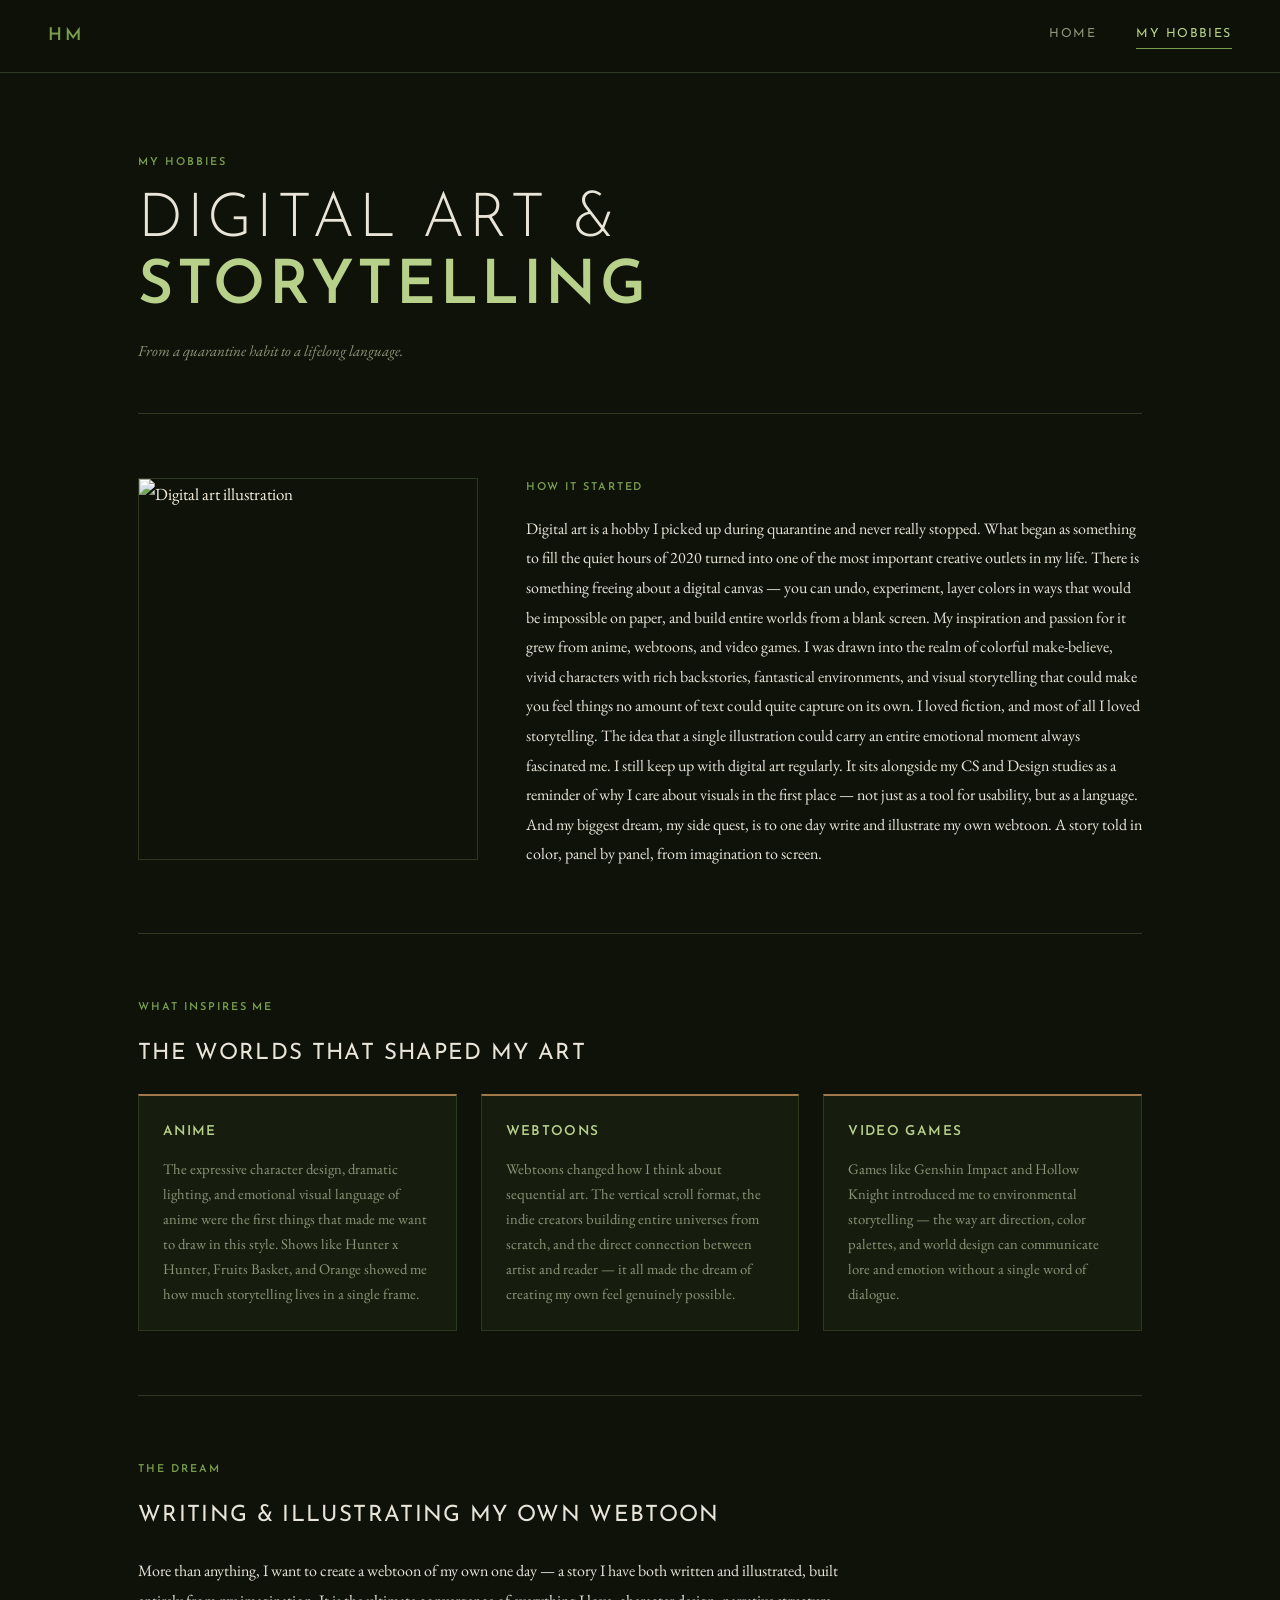
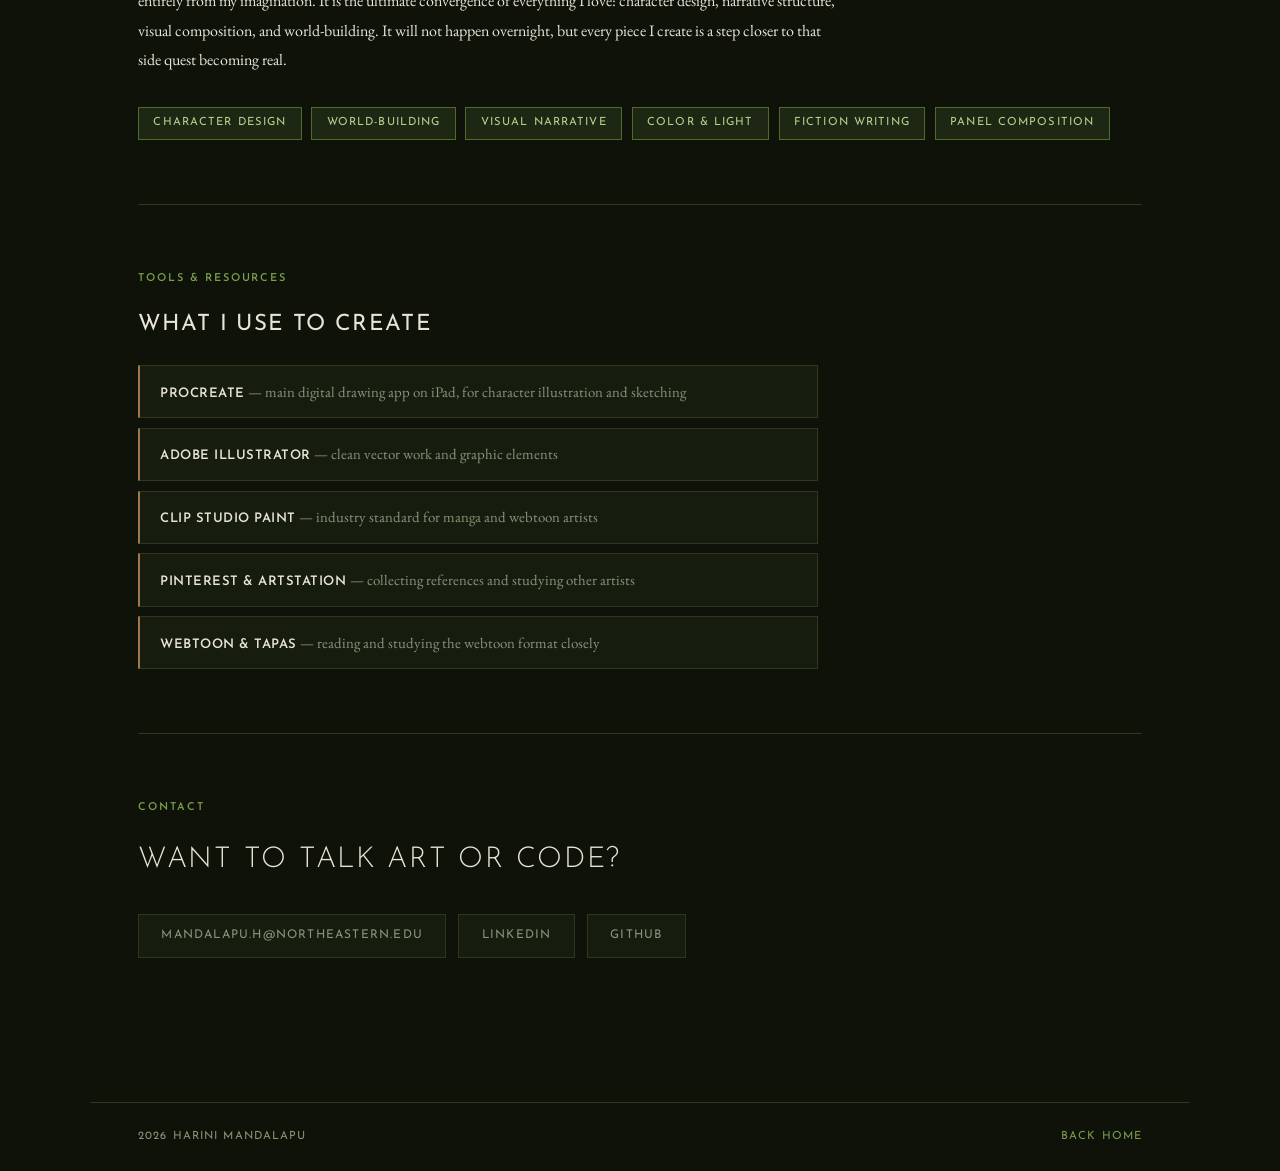
==== hobbies.html @ b265f2a3 "Add files via upload" ====
<!DOCTYPE html>
<html lang="en">
<head>
  <meta charset="UTF-8">
  <meta name="viewport" content="width=device-width, initial-scale=1.0">
  <title>My Hobbies — Harini Mandalapu</title>
  <link rel="preconnect" href="https://fonts.googleapis.com">
  <link href="https://fonts.googleapis.com/css2?family=Josefin+Sans:wght@300;400;600&family=EB+Garamond:ital,wght@0,400;0,500;1,400&display=swap" rel="stylesheet">
  <link rel="stylesheet" href="style.css">
</head>
<body>

  <nav class="nav">
    <span class="nav-logo">HM</span>
    <div class="nav-links">
      <a href="index.html" class="nav-link">Home</a>
      <a href="hobbies.html" class="nav-link active">My Hobbies</a>
    </div>
  </nav>

  <header class="page-hero">
    <div class="section-eyebrow">My Hobbies</div>
    <h1 class="page-title">Digital Art &amp;<br><em>Storytelling</em></h1>
    <p class="page-subtitle">From a quarantine habit to a lifelong language.</p>
  </header>

  <main class="main">

    <section class="hobby-intro">
      <div class="hobby-img-wrap">
        <img src="https://images.unsplash.com/photo-1611532736597-de2d4265fba3?w=700&q=80" alt="Digital art illustration" class="hobby-img">
      </div>
      <div class="hobby-text">
        <div class="section-eyebrow">How It Started</div>
        <p>Digital art is a hobby I picked up during quarantine and never really stopped. What began as something to fill the quiet hours of 2020 turned into one of the most important creative outlets in my life. There is something freeing about a digital canvas — you can undo, experiment, layer colors in ways that would be impossible on paper, and build entire worlds from a blank screen. My inspiration and passion for it grew from anime, webtoons, and video games. I was drawn into the realm of colorful make-believe, vivid characters with rich backstories, fantastical environments, and visual storytelling that could make you feel things no amount of text could quite capture on its own. I loved fiction, and most of all I loved storytelling. The idea that a single illustration could carry an entire emotional moment always fascinated me. I still keep up with digital art regularly. It sits alongside my CS and Design studies as a reminder of why I care about visuals in the first place — not just as a tool for usability, but as a language. And my biggest dream, my side quest, is to one day write and illustrate my own webtoon. A story told in color, panel by panel, from imagination to screen.</p>
      </div>
    </section>

    <section class="inspirations">
      <div class="section-eyebrow">What Inspires Me</div>
      <h2 class="section-h2">The worlds that shaped my art</h2>
      <div class="inspo-grid">
        <div class="inspo-card">
          <h3 class="inspo-title">Anime</h3>
          <p class="inspo-desc">The expressive character design, dramatic lighting, and emotional visual language of anime were the first things that made me want to draw in this style. Shows like Hunter x Hunter, Fruits Basket, and Orange showed me how much storytelling lives in a single frame.</p>
        </div>
        <div class="inspo-card">
          <h3 class="inspo-title">Webtoons</h3>
          <p class="inspo-desc">Webtoons changed how I think about sequential art. The vertical scroll format, the indie creators building entire universes from scratch, and the direct connection between artist and reader — it all made the dream of creating my own feel genuinely possible.</p>
        </div>
        <div class="inspo-card">
          <h3 class="inspo-title">Video Games</h3>
          <p class="inspo-desc">Games like Genshin Impact and Hollow Knight introduced me to environmental storytelling — the way art direction, color palettes, and world design can communicate lore and emotion without a single word of dialogue.</p>
        </div>
      </div>
    </section>

    <section class="dream-section">
      <div class="section-eyebrow">The Dream</div>
      <h2 class="section-h2">Writing &amp; illustrating my own webtoon</h2>
      <p class="dream-text">More than anything, I want to create a webtoon of my own one day — a story I have both written and illustrated, built entirely from my imagination. It is the ultimate convergence of everything I love: character design, narrative structure, visual composition, and world-building. It will not happen overnight, but every piece I create is a step closer to that side quest becoming real.</p>
      <div class="dream-tags">
        <span class="tag">Character design</span>
        <span class="tag">World-building</span>
        <span class="tag">Visual narrative</span>
        <span class="tag">Color &amp; light</span>
        <span class="tag">Fiction writing</span>
        <span class="tag">Panel composition</span>
      </div>
    </section>

    <section class="tools-section">
      <div class="section-eyebrow">Tools &amp; Resources</div>
      <h2 class="section-h2">What I use to create</h2>
      <ul class="tools-list">
        <li><strong>Procreate</strong> — main digital drawing app on iPad, for character illustration and sketching</li>
        <li><strong>Adobe Illustrator</strong> — clean vector work and graphic elements</li>
        <li><strong>Clip Studio Paint</strong> — industry standard for manga and webtoon artists</li>
        <li><strong>Pinterest &amp; ArtStation</strong> — collecting references and studying other artists</li>
        <li><strong>Webtoon &amp; Tapas</strong> — reading and studying the webtoon format closely</li>
      </ul>
    </section>

    <section class="contact" id="contact">
      <div class="section-eyebrow">Contact</div>
      <h2 class="contact-title">Want to talk art or code?</h2>
      <div class="contact-row">
        <a href="mailto:mandalapu.h@northeastern.edu" class="contact-pill">mandalapu.h@northeastern.edu</a>
        <a href="https://linkedin.com" target="_blank" class="contact-pill">LinkedIn</a>
        <a href="https://github.com" target="_blank" class="contact-pill">GitHub</a>
      </div>
    </section>

  </main>

  <footer class="footer">
    <span>2026 Harini Mandalapu</span>
    <a href="index.html">Back Home</a>
  </footer>

</body>
</html>
---- style.css ----
/* =============================================
   CSS CUSTOMIZATIONS (for grader):
   1. Custom fonts — Josefin Sans (Futura-style geometric) + EB Garamond (elegant serif body)
   2. Color scheme — dark background with nature greens and earthy browns
   3. Custom margins, padding, layout — CSS Grid, custom spacing, max-width centering
   ============================================= */

:root {
  --bg:          #0e1208;
  --surface:     #161c0e;
  --surface-2:   #1e2614;
  --border:      #2c3820;
  --text:        #e8e4d8;
  --text-muted:  #8a9478;
  --accent:      #7a9e4e;
  --accent-dark: #4f6b2a;
  --accent-warm: #a0784a;
  --accent-light:#b8d18a;

  --font-display: 'Josefin Sans', 'Futura', 'Century Gothic', sans-serif;
  --font-body:    'EB Garamond', Georgia, serif;
}

*, *::before, *::after { box-sizing: border-box; margin: 0; padding: 0; }
html { scroll-behavior: smooth; }

body {
  font-family: var(--font-body);
  background-color: var(--bg);
  color: var(--text);
  font-size: 17px;
  line-height: 1.8;
  font-weight: 400;
  overflow-x: hidden;
}

img { display: block; max-width: 100%; }
a   { color: inherit; }

/* --- Navigation --- */
.nav {
  display: flex;
  justify-content: space-between;
  align-items: center;
  padding: 1.25rem 3rem;
  border-bottom: 1px solid var(--border);
  background: rgba(14, 18, 8, 0.92);
  backdrop-filter: blur(10px);
  position: sticky;
  top: 0;
  z-index: 100;
}

.nav-logo {
  font-family: var(--font-display);
  font-size: 1.1rem;
  font-weight: 600;
  letter-spacing: 0.18em;
  color: var(--accent);
  text-transform: uppercase;
}

.nav-links { display: flex; gap: 2.5rem; }

.nav-link {
  font-family: var(--font-display);
  font-size: 0.78rem;
  font-weight: 400;
  text-decoration: none;
  color: var(--text-muted);
  letter-spacing: 0.12em;
  text-transform: uppercase;
  padding-bottom: 3px;
  border-bottom: 1px solid transparent;
  transition: color 0.2s, border-color 0.2s;
}
.nav-link:hover,
.nav-link.active {
  color: var(--accent-light);
  border-bottom-color: var(--accent);
}

/* --- Hero (homepage) --- */
.hero {
  display: flex;
  align-items: center;
  justify-content: space-between;
  gap: 3rem;
  padding: 6rem 3rem 5rem;
  max-width: 1100px;
  margin: 0 auto;
}

.hero-tag {
  font-family: var(--font-display);
  font-size: 0.72rem;
  font-weight: 400;
  letter-spacing: 0.18em;
  text-transform: uppercase;
  color: var(--accent);
  margin-bottom: 1.5rem;
}

.hero-title {
  font-family: var(--font-display);
  font-size: clamp(2.8rem, 6vw, 4.8rem);
  font-weight: 300;
  letter-spacing: 0.06em;
  line-height: 1.05;
  color: var(--text);
  text-transform: uppercase;
}
.hero-title em {
  font-style: normal;
  font-weight: 600;
  color: var(--accent-light);
}

.hero-img-wrap {
  flex-shrink: 0;
  width: 280px;
  height: 280px;
  border: 1px solid var(--border);
  border-radius: 4px;
  overflow: hidden;
}
.hero-img {
  width: 100%;
  height: 100%;
  object-fit: cover;
  filter: sepia(20%) saturate(0.85);
}

/* --- Main wrapper --- */
.main {
  max-width: 1100px;
  margin: 0 auto;
  padding: 0 3rem 5rem;
}

/* --- Section eyebrow --- */
.section-eyebrow {
  font-family: var(--font-display);
  font-size: 0.68rem;
  font-weight: 600;
  letter-spacing: 0.18em;
  text-transform: uppercase;
  color: var(--accent);
  margin-bottom: 1rem;
}

/* --- About section --- */
.about {
  padding: 4.5rem 0;
  border-top: 1px solid var(--border);
}

.about-grid {
  display: grid;
  grid-template-columns: 1fr 240px;
  gap: 3.5rem;
  align-items: start;
}

.about-text p {
  font-size: 1rem;
  color: var(--text);
  line-height: 1.85;
}

/* --- Info cards --- */
.about-aside { display: flex; flex-direction: column; gap: 1rem; }

.info-card {
  background: var(--surface);
  border: 1px solid var(--border);
  border-left: 2px solid var(--accent);
  padding: 0.9rem 1.1rem;
}

.info-label {
  font-family: var(--font-display);
  font-size: 0.65rem;
  font-weight: 600;
  letter-spacing: 0.14em;
  text-transform: uppercase;
  color: var(--text-muted);
  margin-bottom: 0.25rem;
}
.info-value {
  font-size: 0.9rem;
  color: var(--text);
}

/* --- Page hero (hobbies) --- */
.page-hero {
  padding: 5rem 3rem 3rem;
  max-width: 1100px;
  margin: 0 auto;
}
.page-title {
  font-family: var(--font-display);
  font-size: clamp(2.2rem, 5vw, 3.8rem);
  font-weight: 300;
  letter-spacing: 0.06em;
  text-transform: uppercase;
  line-height: 1.1;
  color: var(--text);
  margin-bottom: 1rem;
}
.page-title em {
  font-style: normal;
  font-weight: 600;
  color: var(--accent-light);
}
.page-subtitle {
  font-size: 0.95rem;
  color: var(--text-muted);
  font-style: italic;
}

/* --- Section h2 (smaller than hero/page h1) --- */
.section-h2 {
  font-family: var(--font-display);
  font-size: 1.4rem;
  font-weight: 400;
  letter-spacing: 0.06em;
  text-transform: uppercase;
  color: var(--text);
  margin-bottom: 1.25rem;
}

/* --- Hobby intro --- */
.hobby-intro {
  display: grid;
  grid-template-columns: 340px 1fr;
  gap: 3rem;
  align-items: start;
  padding: 4rem 0;
  border-top: 1px solid var(--border);
}

.hobby-img-wrap {
  border: 1px solid var(--border);
}
.hobby-img {
  width: 100%;
  height: 380px;
  object-fit: cover;
  filter: sepia(15%) saturate(0.8);
  display: block;
}

.hobby-text p {
  font-size: 1rem;
  color: var(--text);
  line-height: 1.85;
}

/* --- Inspirations --- */
.inspirations {
  padding: 4rem 0;
  border-top: 1px solid var(--border);
}

.inspo-grid {
  display: grid;
  grid-template-columns: repeat(3, 1fr);
  gap: 1.5rem;
}

.inspo-card {
  background: var(--surface);
  border: 1px solid var(--border);
  border-top: 2px solid var(--accent-warm);
  padding: 1.5rem;
}

.inspo-title {
  font-family: var(--font-display);
  font-size: 0.85rem;
  font-weight: 600;
  letter-spacing: 0.1em;
  text-transform: uppercase;
  color: var(--accent-light);
  margin-bottom: 0.75rem;
}

.inspo-desc {
  font-size: 0.92rem;
  color: var(--text-muted);
  line-height: 1.7;
}

/* --- Dream section --- */
.dream-section {
  padding: 4rem 0;
  border-top: 1px solid var(--border);
}

.dream-text {
  font-size: 1rem;
  color: var(--text);
  line-height: 1.85;
  max-width: 700px;
  margin-bottom: 2rem;
}

.dream-tags {
  display: flex;
  flex-wrap: wrap;
  gap: 0.6rem;
}

.tag {
  font-family: var(--font-display);
  font-size: 0.7rem;
  font-weight: 400;
  letter-spacing: 0.1em;
  text-transform: uppercase;
  color: var(--accent-light);
  border: 1px solid var(--accent-dark);
  background: var(--surface-2);
  padding: 0.35rem 0.9rem;
}

/* --- Tools section --- */
.tools-section {
  padding: 4rem 0;
  border-top: 1px solid var(--border);
}

.tools-list {
  list-style: none;
  display: flex;
  flex-direction: column;
  gap: 0.6rem;
  max-width: 680px;
}

.tools-list li {
  background: var(--surface);
  border: 1px solid var(--border);
  border-left: 2px solid var(--accent-warm);
  padding: 0.85rem 1.25rem;
  font-size: 0.93rem;
  color: var(--text-muted);
  line-height: 1.6;
}

.tools-list li strong {
  font-family: var(--font-display);
  font-weight: 600;
  letter-spacing: 0.04em;
  color: var(--text);
  font-size: 0.82rem;
  text-transform: uppercase;
}

/* --- Contact --- */
.contact {
  padding: 4rem 0;
  border-top: 1px solid var(--border);
}

.contact-title {
  font-family: var(--font-display);
  font-size: 1.8rem;
  font-weight: 300;
  letter-spacing: 0.06em;
  text-transform: uppercase;
  color: var(--text);
  margin-bottom: 1.75rem;
}

.contact-row {
  display: flex;
  flex-wrap: wrap;
  gap: 0.75rem;
}

.contact-pill {
  font-family: var(--font-display);
  display: inline-flex;
  text-decoration: none;
  font-size: 0.75rem;
  font-weight: 400;
  letter-spacing: 0.1em;
  text-transform: uppercase;
  color: var(--text-muted);
  background: var(--surface);
  border: 1px solid var(--border);
  padding: 0.65rem 1.4rem;
  transition: border-color 0.2s, color 0.2s;
}
.contact-pill:hover {
  border-color: var(--accent);
  color: var(--accent-light);
}

/* --- Footer --- */
.footer {
  max-width: 1100px;
  margin: 0 auto;
  padding: 1.5rem 3rem;
  border-top: 1px solid var(--border);
  display: flex;
  justify-content: space-between;
  align-items: center;
  font-family: var(--font-display);
  font-size: 0.7rem;
  letter-spacing: 0.1em;
  text-transform: uppercase;
  color: var(--text-muted);
}
.footer a {
  text-decoration: none;
  color: var(--accent);
  transition: color 0.2s;
}
.footer a:hover { color: var(--accent-light); }

/* --- Responsive --- */
@media (max-width: 800px) {
  .nav               { padding: 1rem 1.5rem; }
  .hero              { flex-direction: column; padding: 3rem 1.5rem 2rem; }
  .hero-img-wrap     { display: none; }
  .main              { padding: 0 1.5rem 3rem; }
  .about-grid        { grid-template-columns: 1fr; }
  .hobby-intro       { grid-template-columns: 1fr; }
  .inspo-grid        { grid-template-columns: 1fr; }
  .page-hero         { padding: 3rem 1.5rem 2rem; }
  .footer            { padding: 1.5rem; flex-direction: column; gap: 0.5rem; text-align: center; }
}
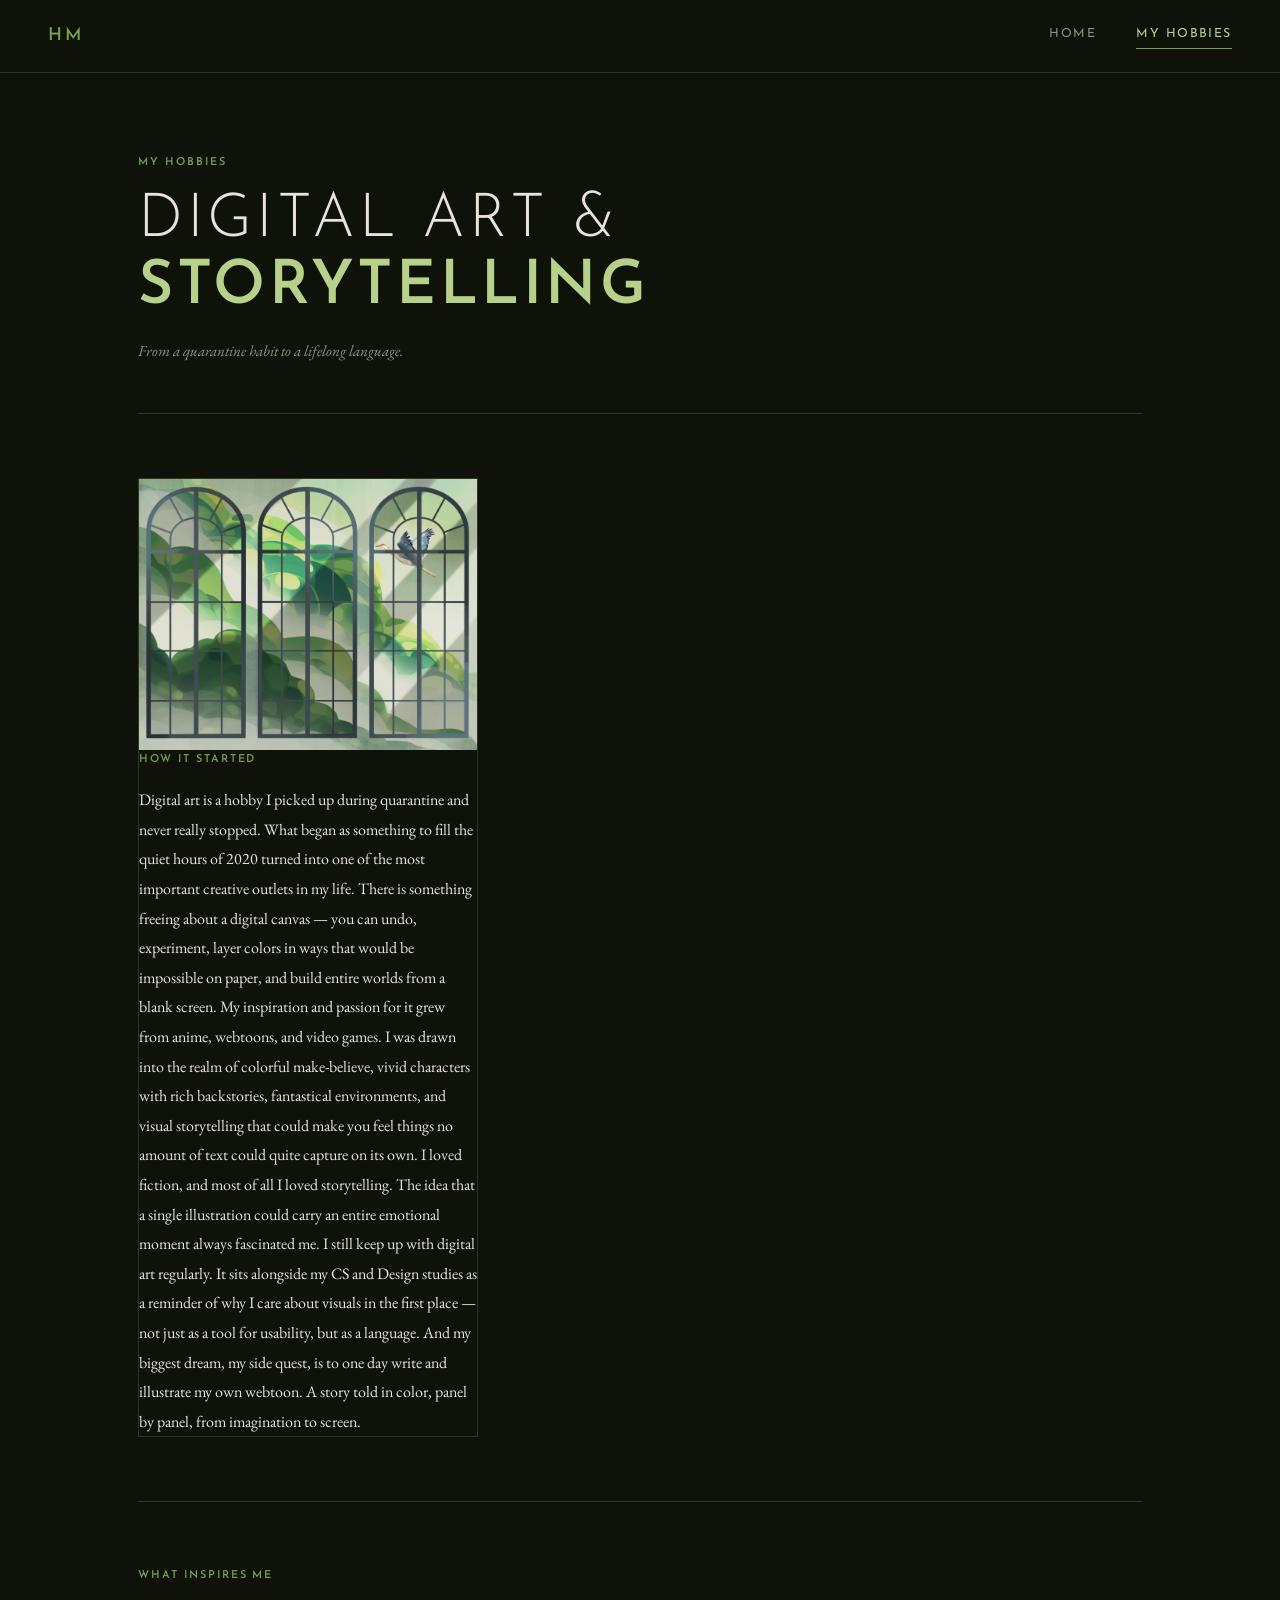
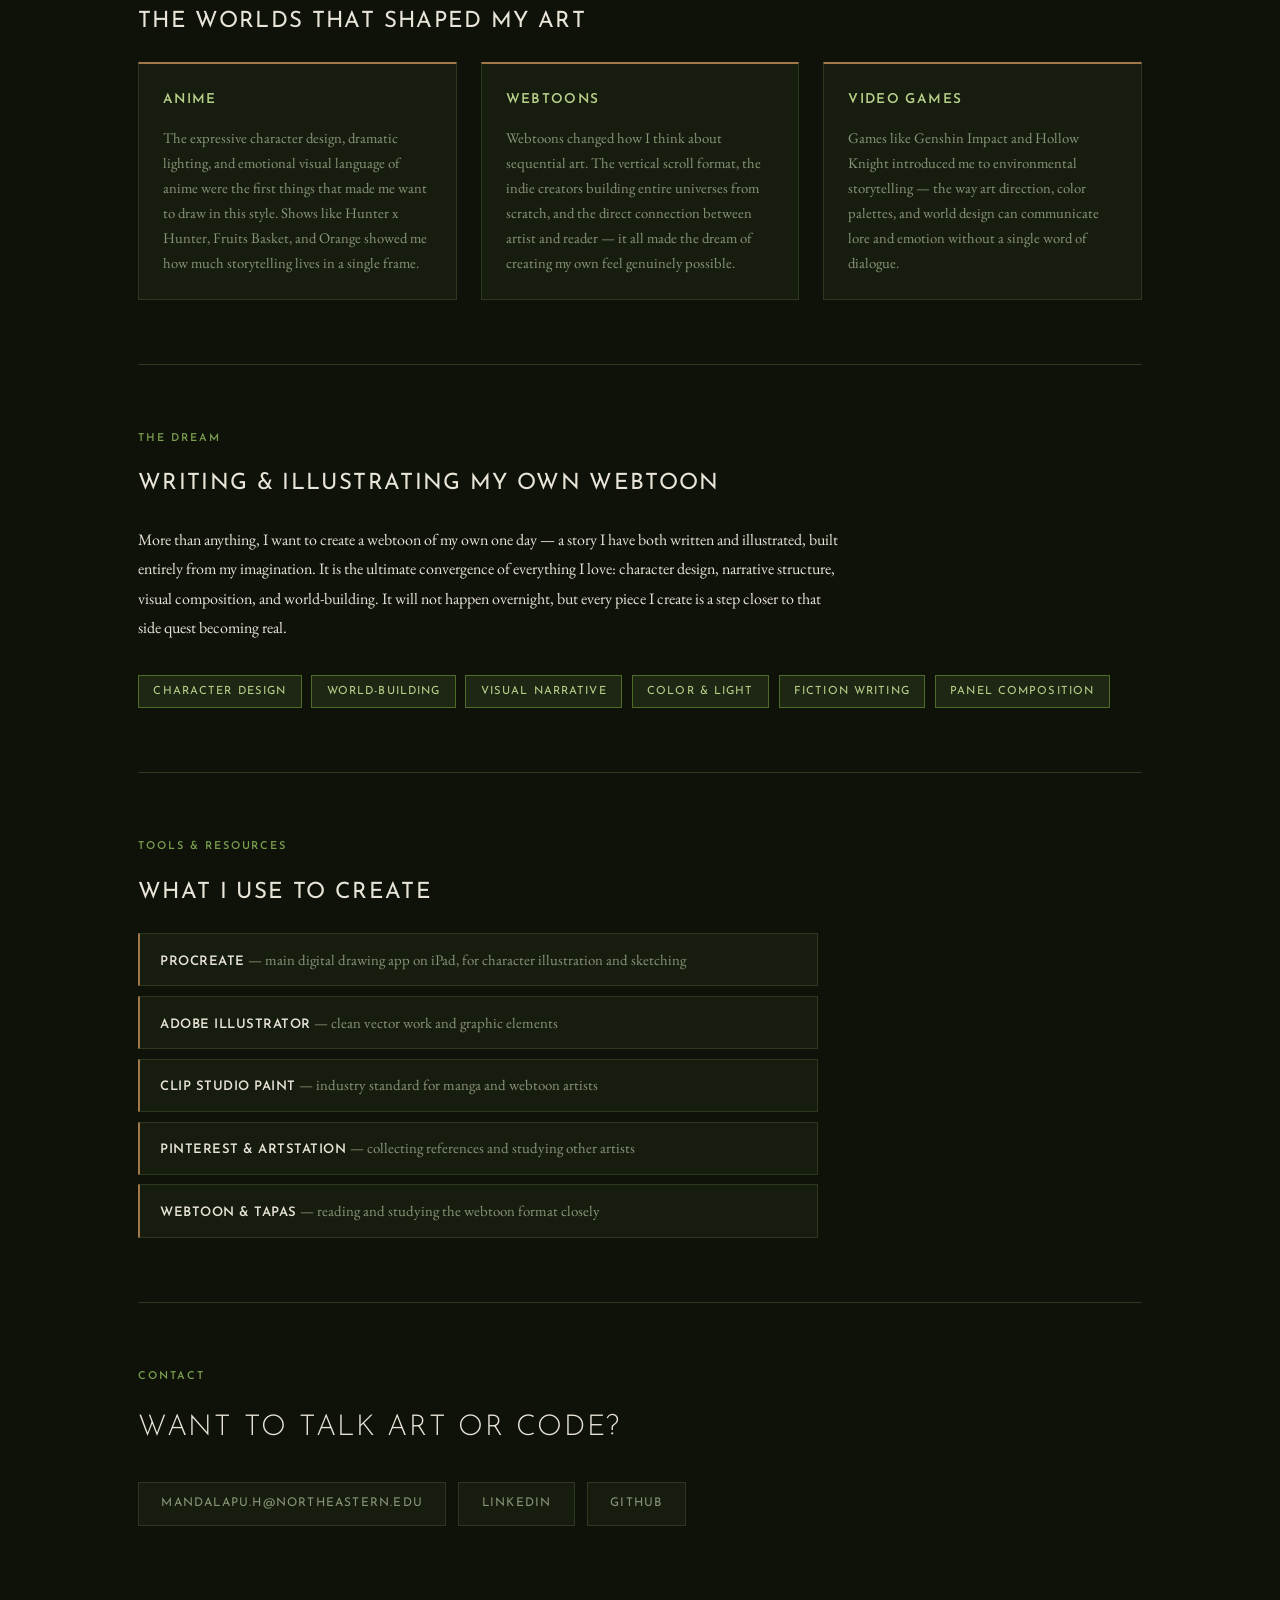
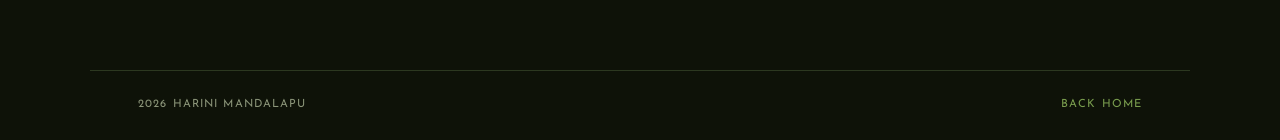
==== commit 5cac5a4b: "Update hobbies.html" ====
--- a/hobbies.html
+++ b/hobbies.html
@@ -28,7 +28,7 @@
 
     <section class="hobby-intro">
       <div class="hobby-img-wrap">
-        <img src="https://images.unsplash.com/photo-1611532736597-de2d4265fba3?w=700&q=80" alt="Digital art illustration" class="hobby-img">
+        <img src="artpic.png"
       </div>
       <div class="hobby-text">
         <div class="section-eyebrow">How It Started</div>
@@ -86,7 +86,7 @@
       <h2 class="contact-title">Want to talk art or code?</h2>
       <div class="contact-row">
         <a href="mailto:mandalapu.h@northeastern.edu" class="contact-pill">mandalapu.h@northeastern.edu</a>
-        <a href="https://linkedin.com" target="_blank" class="contact-pill">LinkedIn</a>
+        <a href="https://www.linkedin.com/in/harini-mandalapu/" target="_blank" class="contact-pill">LinkedIn</a>
         <a href="https://github.com" target="_blank" class="contact-pill">GitHub</a>
       </div>
     </section>
--- a/style.css
+++ b/style.css
@@ -1,9 +1,9 @@
-/* =============================================
-   CSS CUSTOMIZATIONS (for grader):
-   1. Custom fonts — Josefin Sans (Futura-style geometric) + EB Garamond (elegant serif body)
-   2. Color scheme — dark background with nature greens and earthy browns
-   3. Custom margins, padding, layout — CSS Grid, custom spacing, max-width centering
-   ============================================= */
+/*
+My Customizations
+Custom fonts: Josefin Sans + EB Garamond
+Color scheme: dark background with nature greens and earthy browns
+Custom margins, padding, layout: CSS Grid, custom spacing, max-width centering
+*/
 
 :root {
   --bg:          #0e1208;
@@ -37,7 +37,7 @@
 img { display: block; max-width: 100%; }
 a   { color: inherit; }
 
-/* --- Navigation --- */
+/* Nav */
 .nav {
   display: flex;
   justify-content: space-between;
@@ -80,7 +80,7 @@
   border-bottom-color: var(--accent);
 }
 
-/* --- Hero (homepage) --- */
+/* Homepage */
 .hero {
   display: flex;
   align-items: center;
@@ -131,14 +131,12 @@
   filter: sepia(20%) saturate(0.85);
 }
 
-/* --- Main wrapper --- */
 .main {
   max-width: 1100px;
   margin: 0 auto;
   padding: 0 3rem 5rem;
 }
 
-/* --- Section eyebrow --- */
 .section-eyebrow {
   font-family: var(--font-display);
   font-size: 0.68rem;
@@ -149,7 +147,7 @@
   margin-bottom: 1rem;
 }
 
-/* --- About section --- */
+/* About */
 .about {
   padding: 4.5rem 0;
   border-top: 1px solid var(--border);
@@ -168,7 +166,7 @@
   line-height: 1.85;
 }
 
-/* --- Info cards --- */
+/* Info */
 .about-aside { display: flex; flex-direction: column; gap: 1rem; }
 
 .info-card {
@@ -192,7 +190,7 @@
   color: var(--text);
 }
 
-/* --- Page hero (hobbies) --- */
+/* Hobby */
 .page-hero {
   padding: 5rem 3rem 3rem;
   max-width: 1100px;
@@ -219,7 +217,6 @@
   font-style: italic;
 }
 
-/* --- Section h2 (smaller than hero/page h1) --- */
 .section-h2 {
   font-family: var(--font-display);
   font-size: 1.4rem;
@@ -230,7 +227,6 @@
   margin-bottom: 1.25rem;
 }
 
-/* --- Hobby intro --- */
 .hobby-intro {
   display: grid;
   grid-template-columns: 340px 1fr;
@@ -257,7 +253,6 @@
   line-height: 1.85;
 }
 
-/* --- Inspirations --- */
 .inspirations {
   padding: 4rem 0;
   border-top: 1px solid var(--border);
@@ -292,7 +287,6 @@
   line-height: 1.7;
 }
 
-/* --- Dream section --- */
 .dream-section {
   padding: 4rem 0;
   border-top: 1px solid var(--border);
@@ -324,7 +318,6 @@
   padding: 0.35rem 0.9rem;
 }
 
-/* --- Tools section --- */
 .tools-section {
   padding: 4rem 0;
   border-top: 1px solid var(--border);
@@ -357,7 +350,6 @@
   text-transform: uppercase;
 }
 
-/* --- Contact --- */
 .contact {
   padding: 4rem 0;
   border-top: 1px solid var(--border);
@@ -398,7 +390,7 @@
   color: var(--accent-light);
 }
 
-/* --- Footer --- */
+/* Footer */
 .footer {
   max-width: 1100px;
   margin: 0 auto;
@@ -420,7 +412,6 @@
 }
 .footer a:hover { color: var(--accent-light); }
 
-/* --- Responsive --- */
 @media (max-width: 800px) {
   .nav               { padding: 1rem 1.5rem; }
   .hero              { flex-direction: column; padding: 3rem 1.5rem 2rem; }
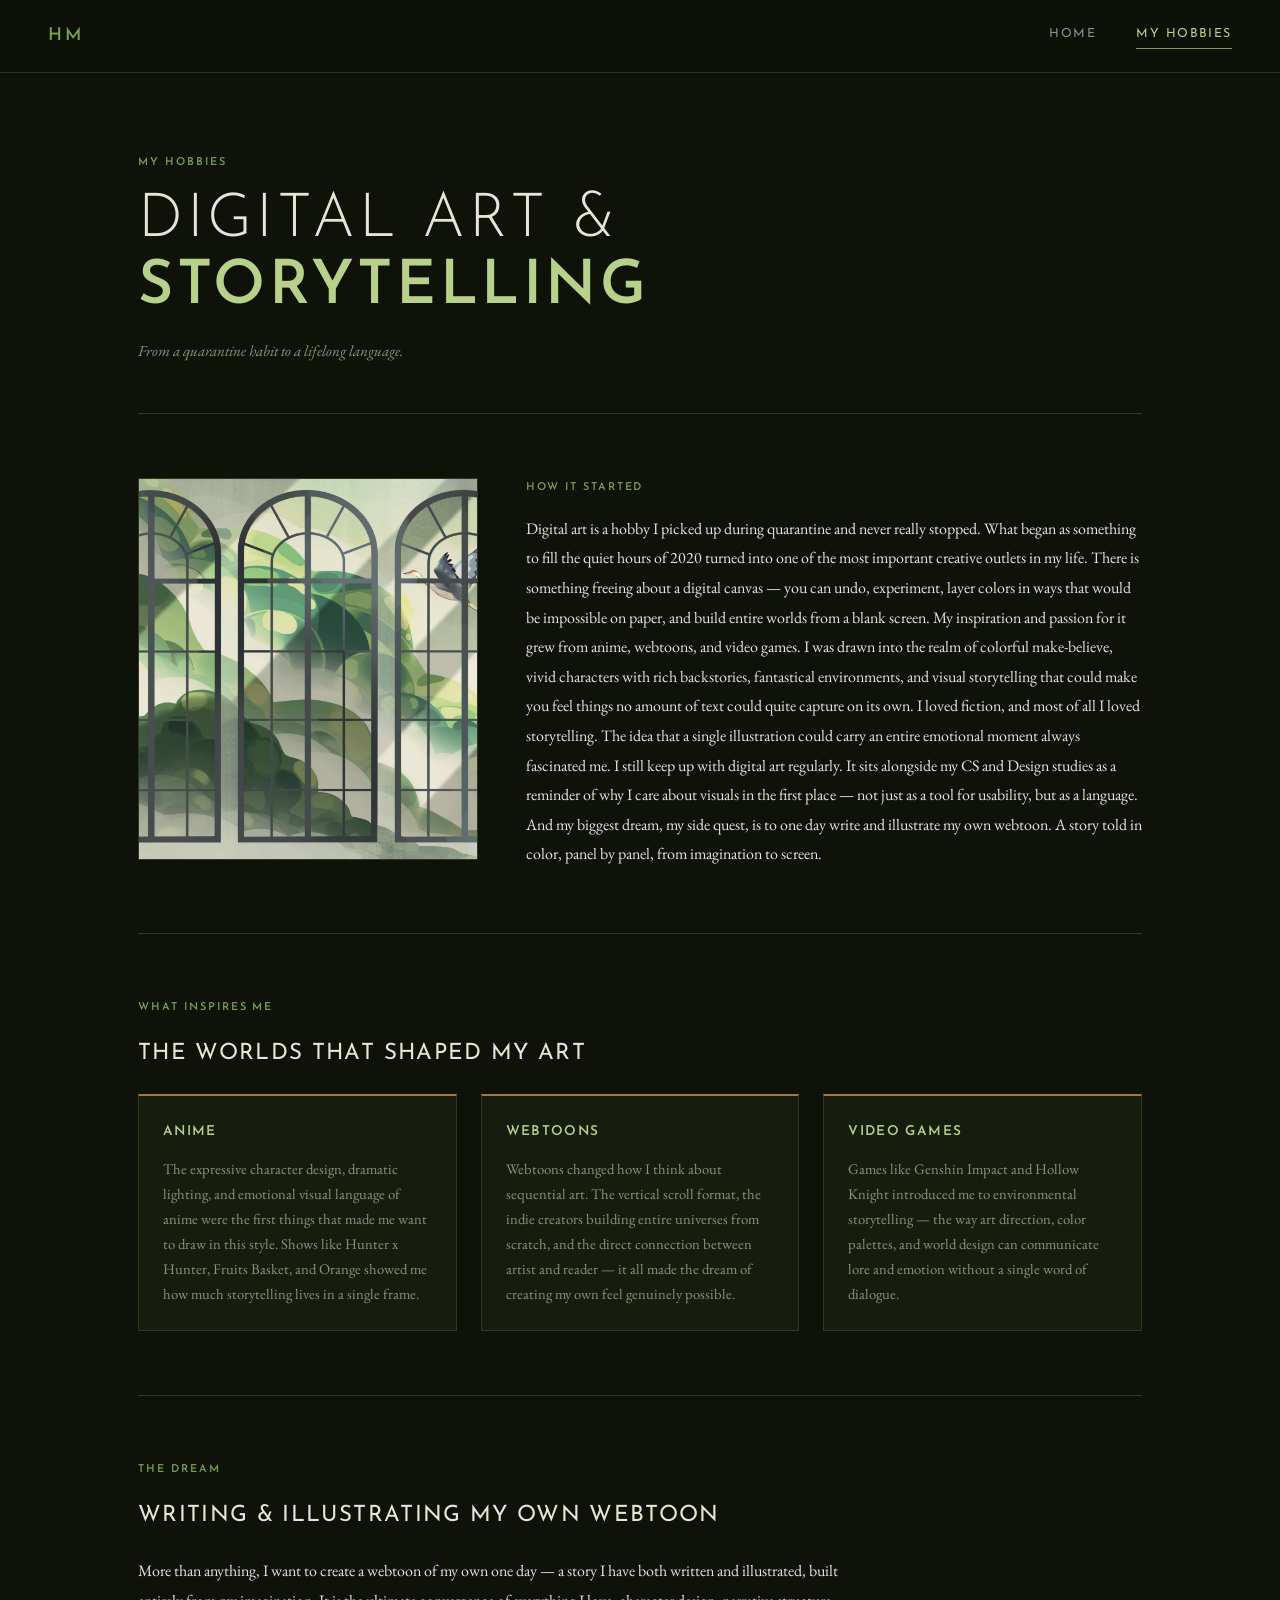
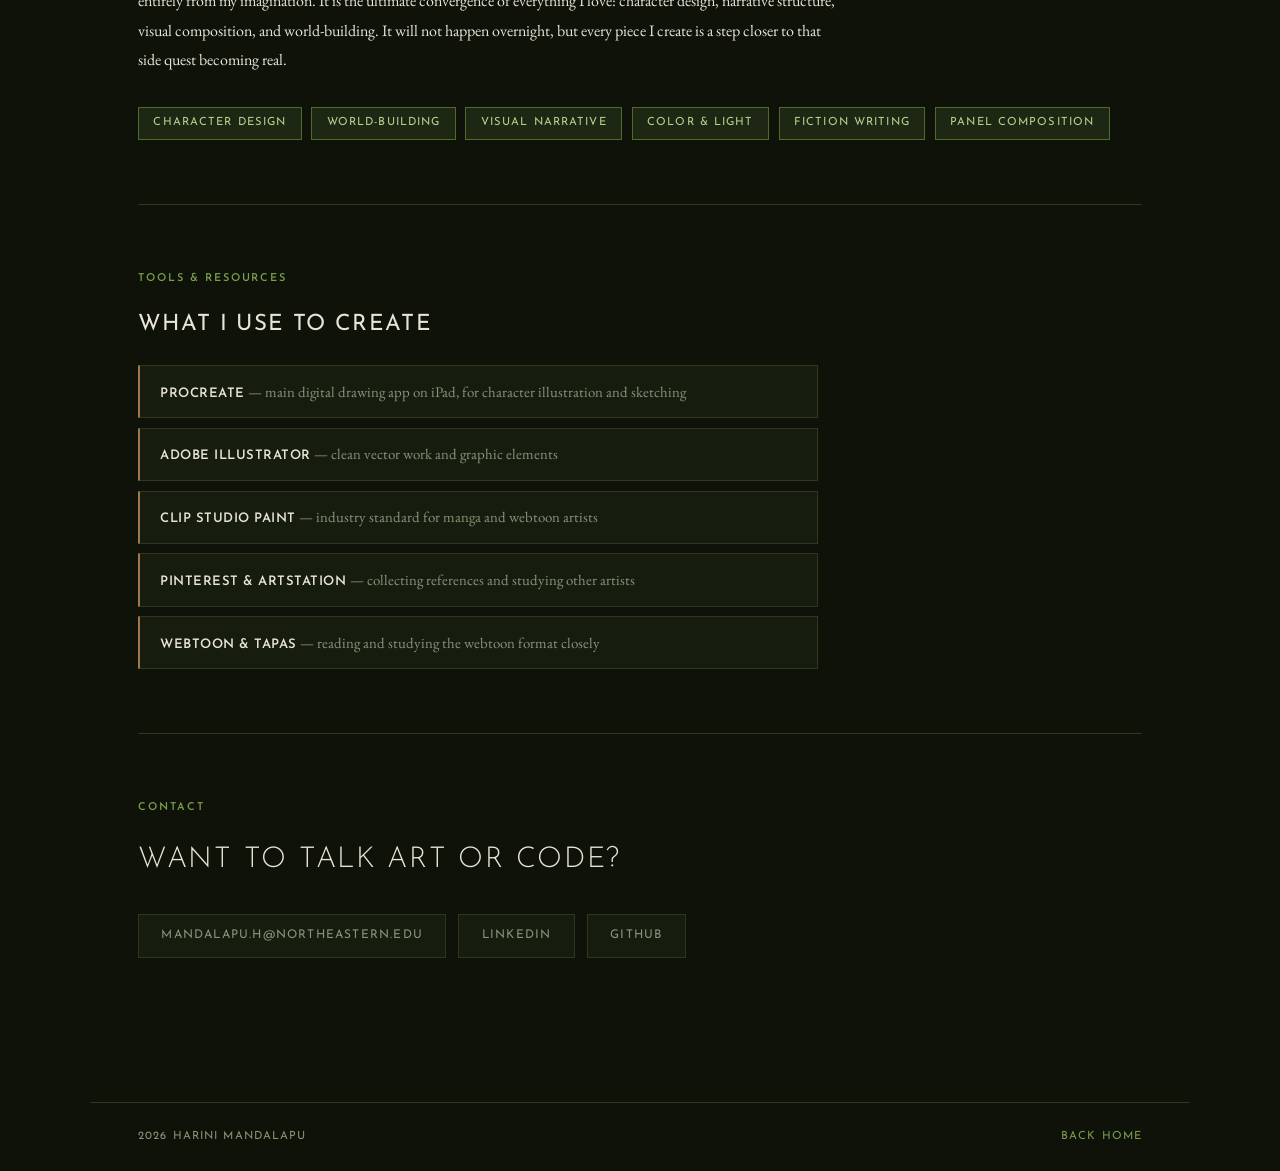
==== commit e8a681db: "Update hobbies.html" ====
--- a/hobbies.html
+++ b/hobbies.html
@@ -28,7 +28,7 @@
 
     <section class="hobby-intro">
       <div class="hobby-img-wrap">
-        <img src="artpic.png"
+        <img src="artpic.png" alt="Digital art" class="hobby-img">
       </div>
       <div class="hobby-text">
         <div class="section-eyebrow">How It Started</div>
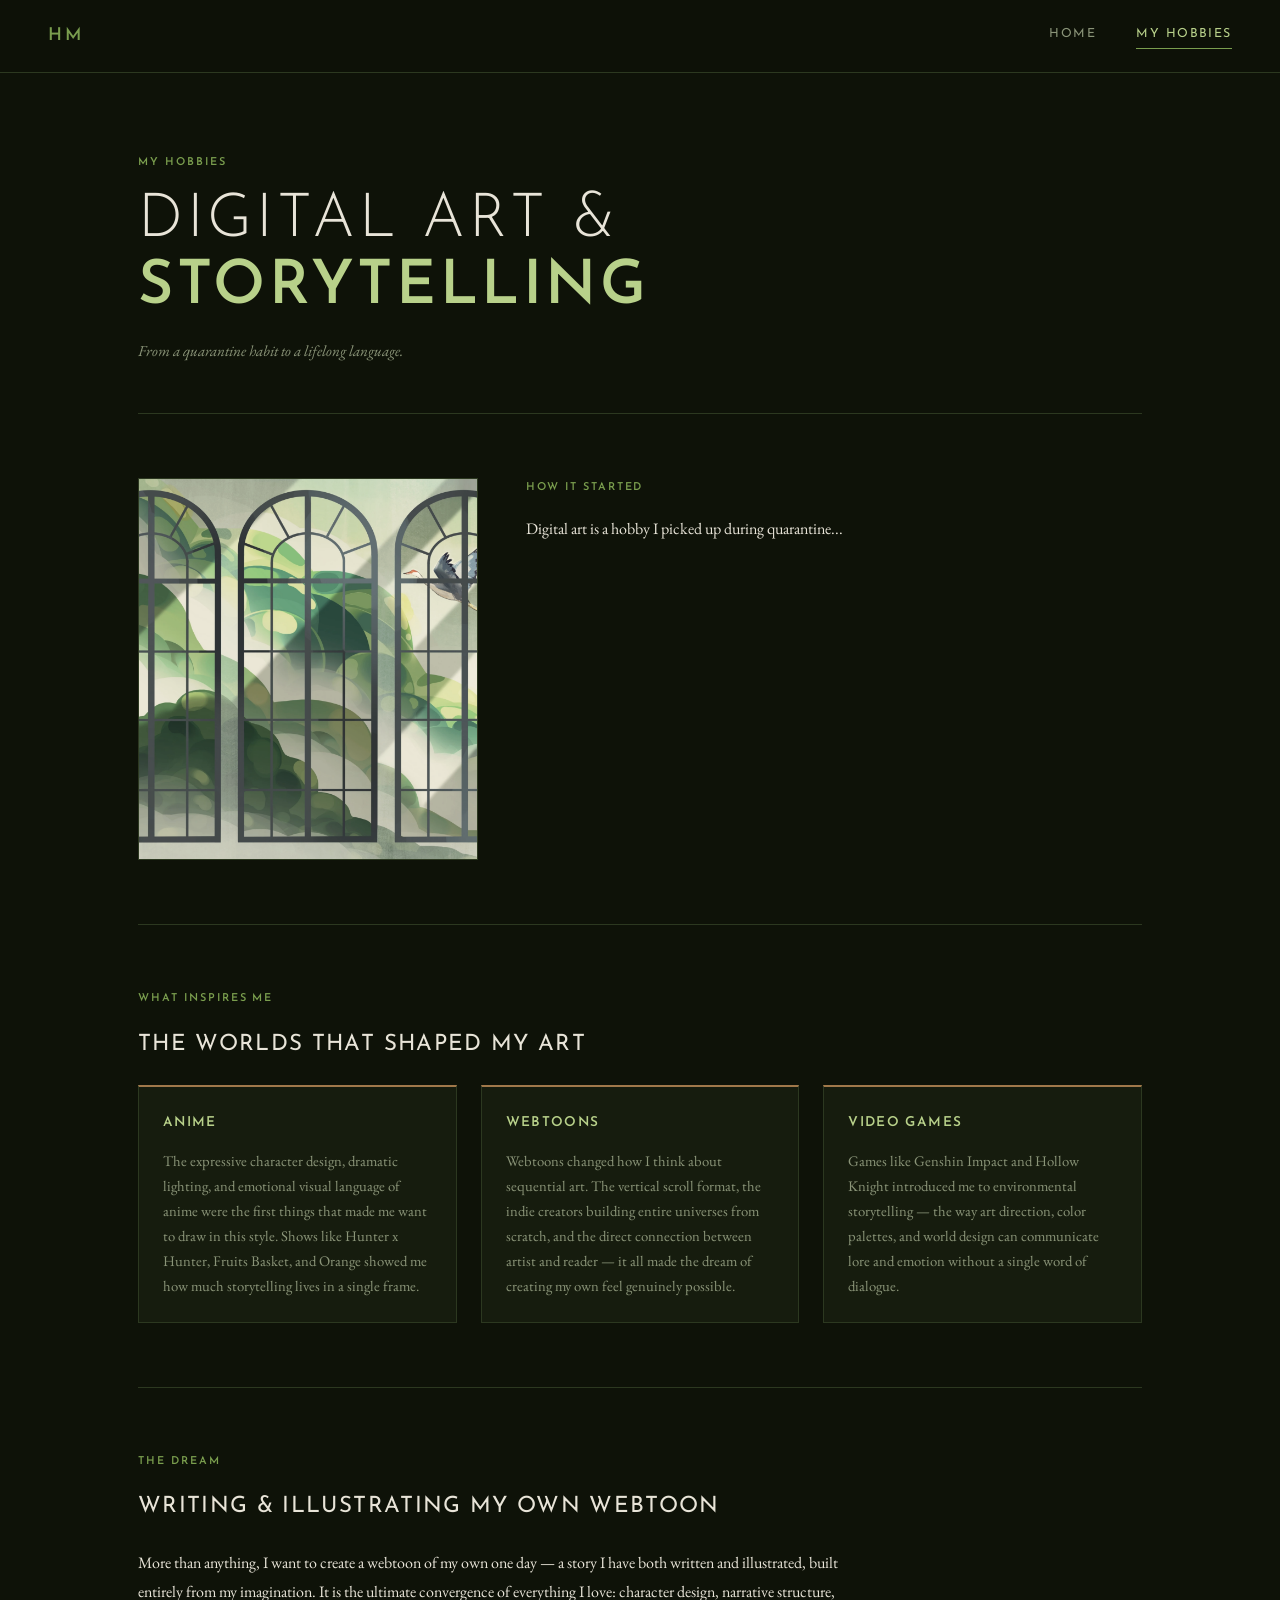
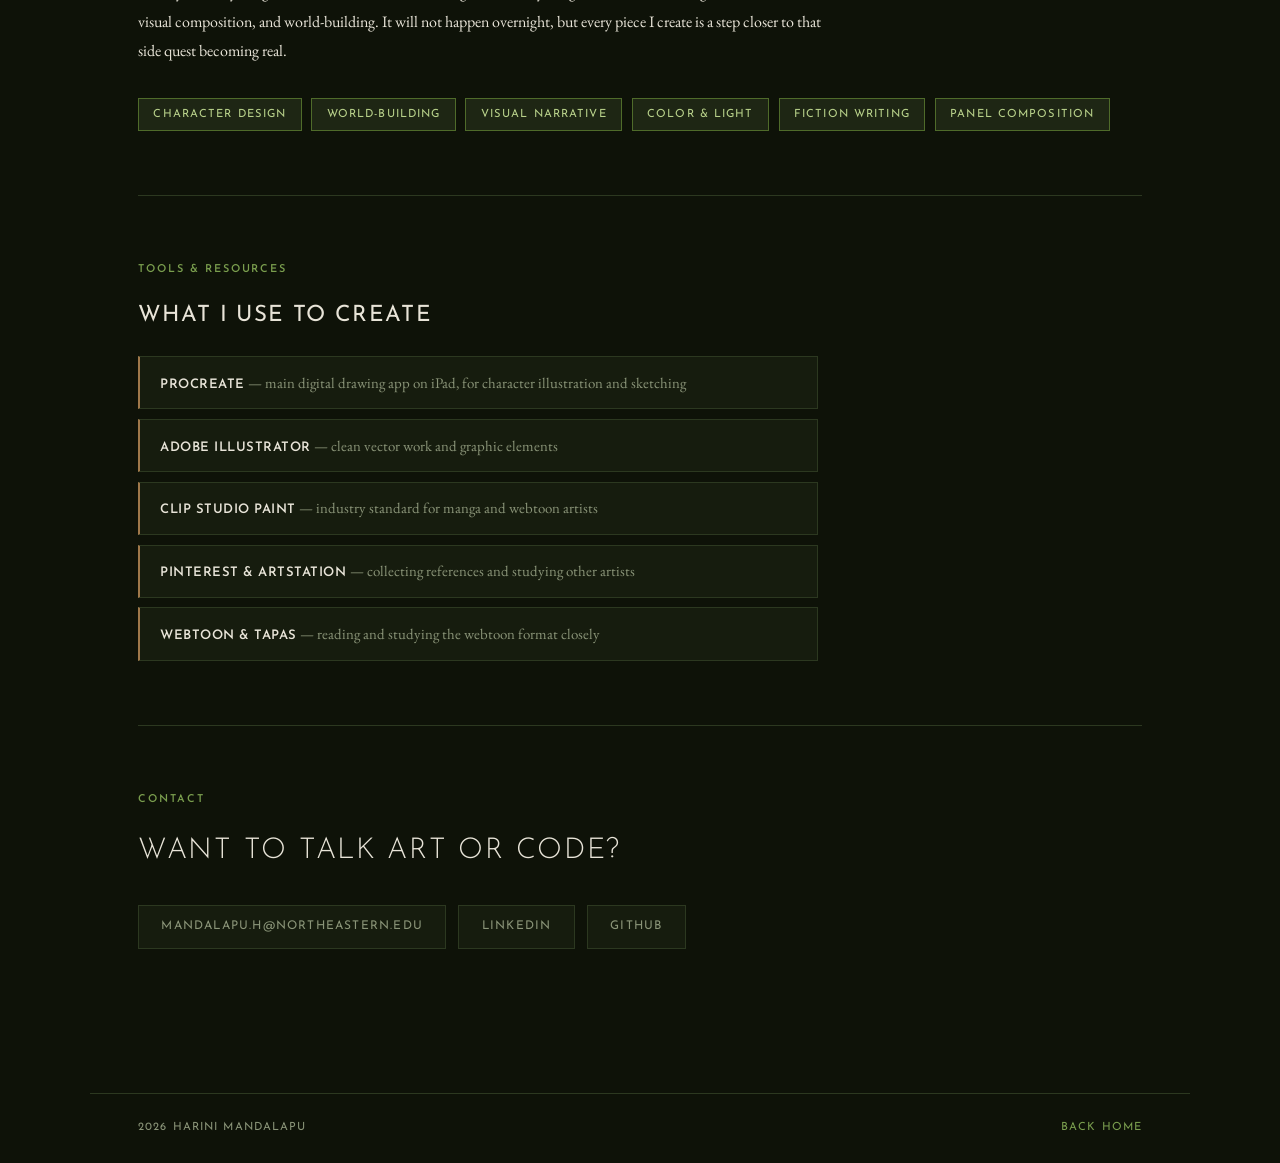
==== commit b29ab168: "Update hobbies.html" ====
--- a/hobbies.html
+++ b/hobbies.html
@@ -27,13 +27,13 @@
   <main class="main">
 
     <section class="hobby-intro">
-      <div class="hobby-img-wrap">
-        <img src="artpic.png" alt="Digital art" class="hobby-img">
-      </div>
-      <div class="hobby-text">
-        <div class="section-eyebrow">How It Started</div>
-        <p>Digital art is a hobby I picked up during quarantine and never really stopped. What began as something to fill the quiet hours of 2020 turned into one of the most important creative outlets in my life. There is something freeing about a digital canvas — you can undo, experiment, layer colors in ways that would be impossible on paper, and build entire worlds from a blank screen. My inspiration and passion for it grew from anime, webtoons, and video games. I was drawn into the realm of colorful make-believe, vivid characters with rich backstories, fantastical environments, and visual storytelling that could make you feel things no amount of text could quite capture on its own. I loved fiction, and most of all I loved storytelling. The idea that a single illustration could carry an entire emotional moment always fascinated me. I still keep up with digital art regularly. It sits alongside my CS and Design studies as a reminder of why I care about visuals in the first place — not just as a tool for usability, but as a language. And my biggest dream, my side quest, is to one day write and illustrate my own webtoon. A story told in color, panel by panel, from imagination to screen.</p>
-      </div>
+  <div class="hobby-img-wrap">
+    <img src="artpic.png" alt="Digital art" class="hobby-img">
+  </div>
+  <div class="hobby-text">
+    <div class="section-eyebrow">How It Started</div>
+    <p>Digital art is a hobby I picked up during quarantine...</p>
+  </div>
     </section>
 
     <section class="inspirations">
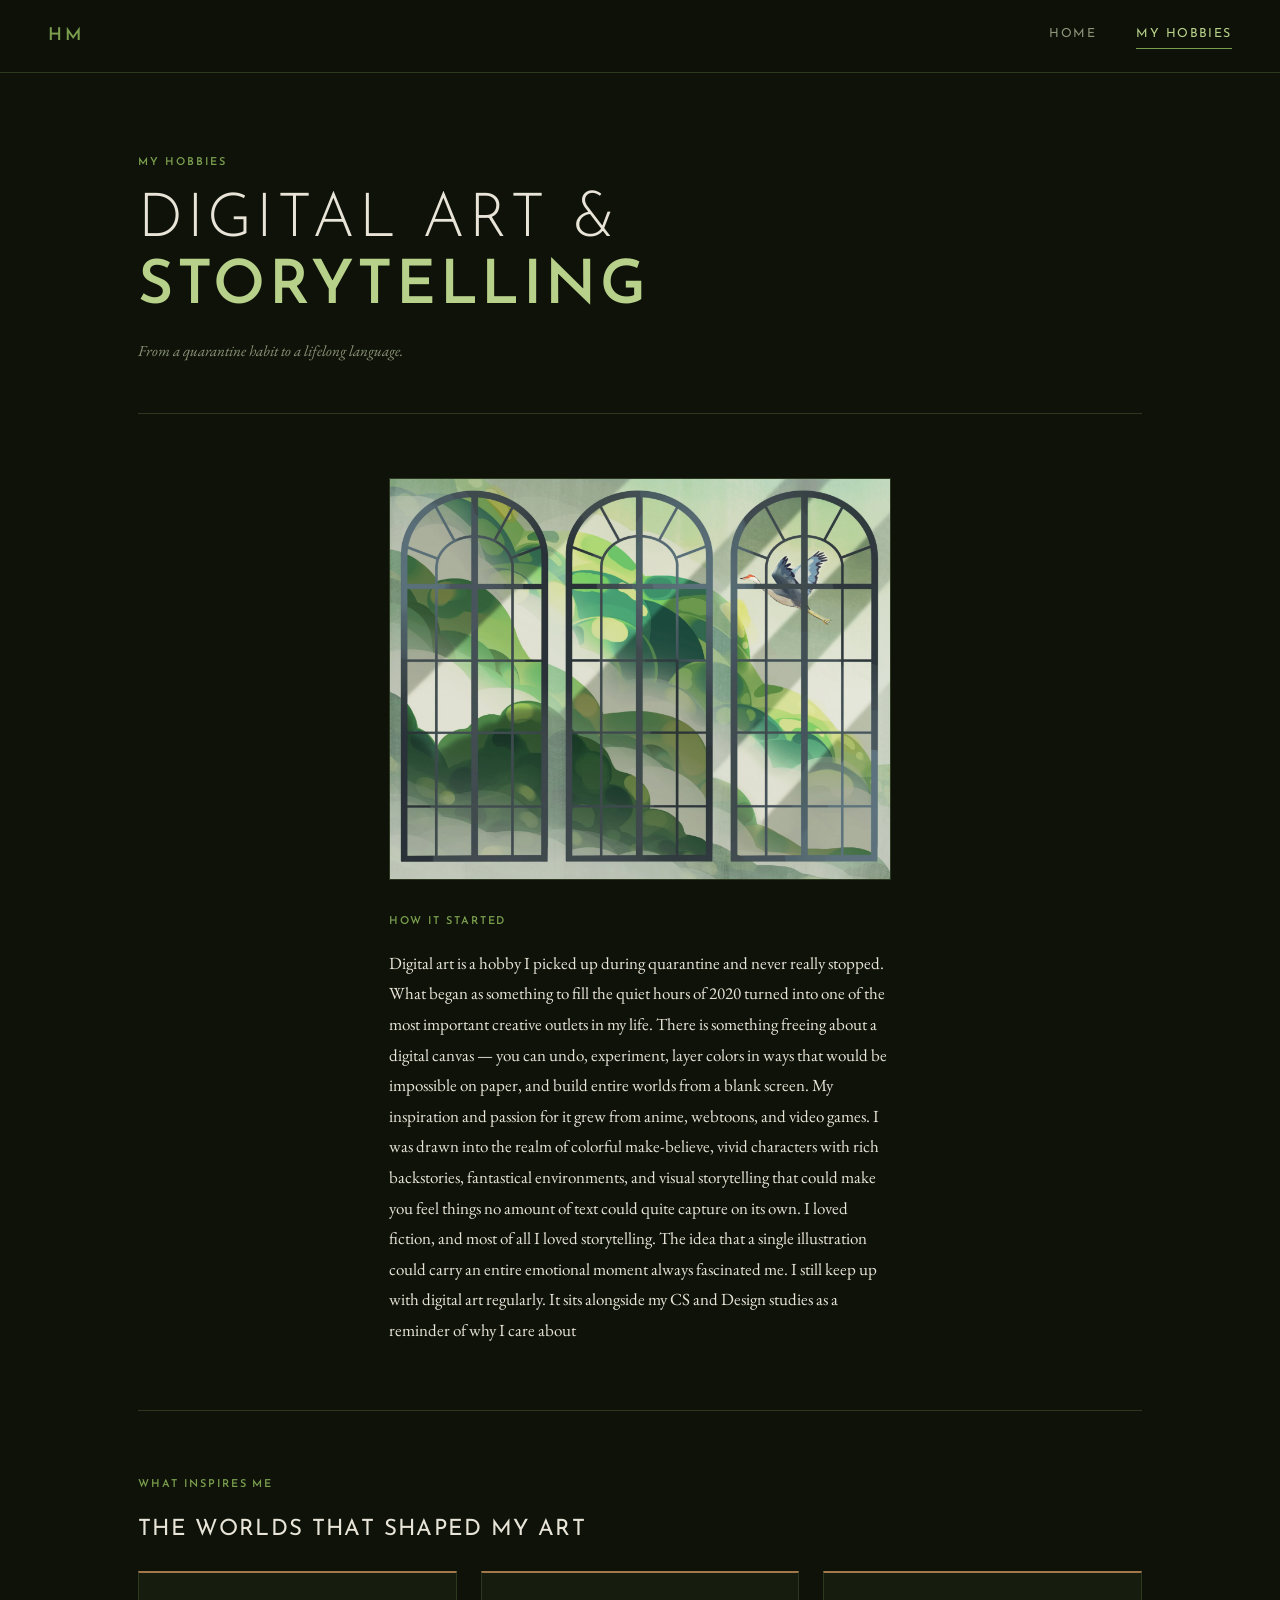
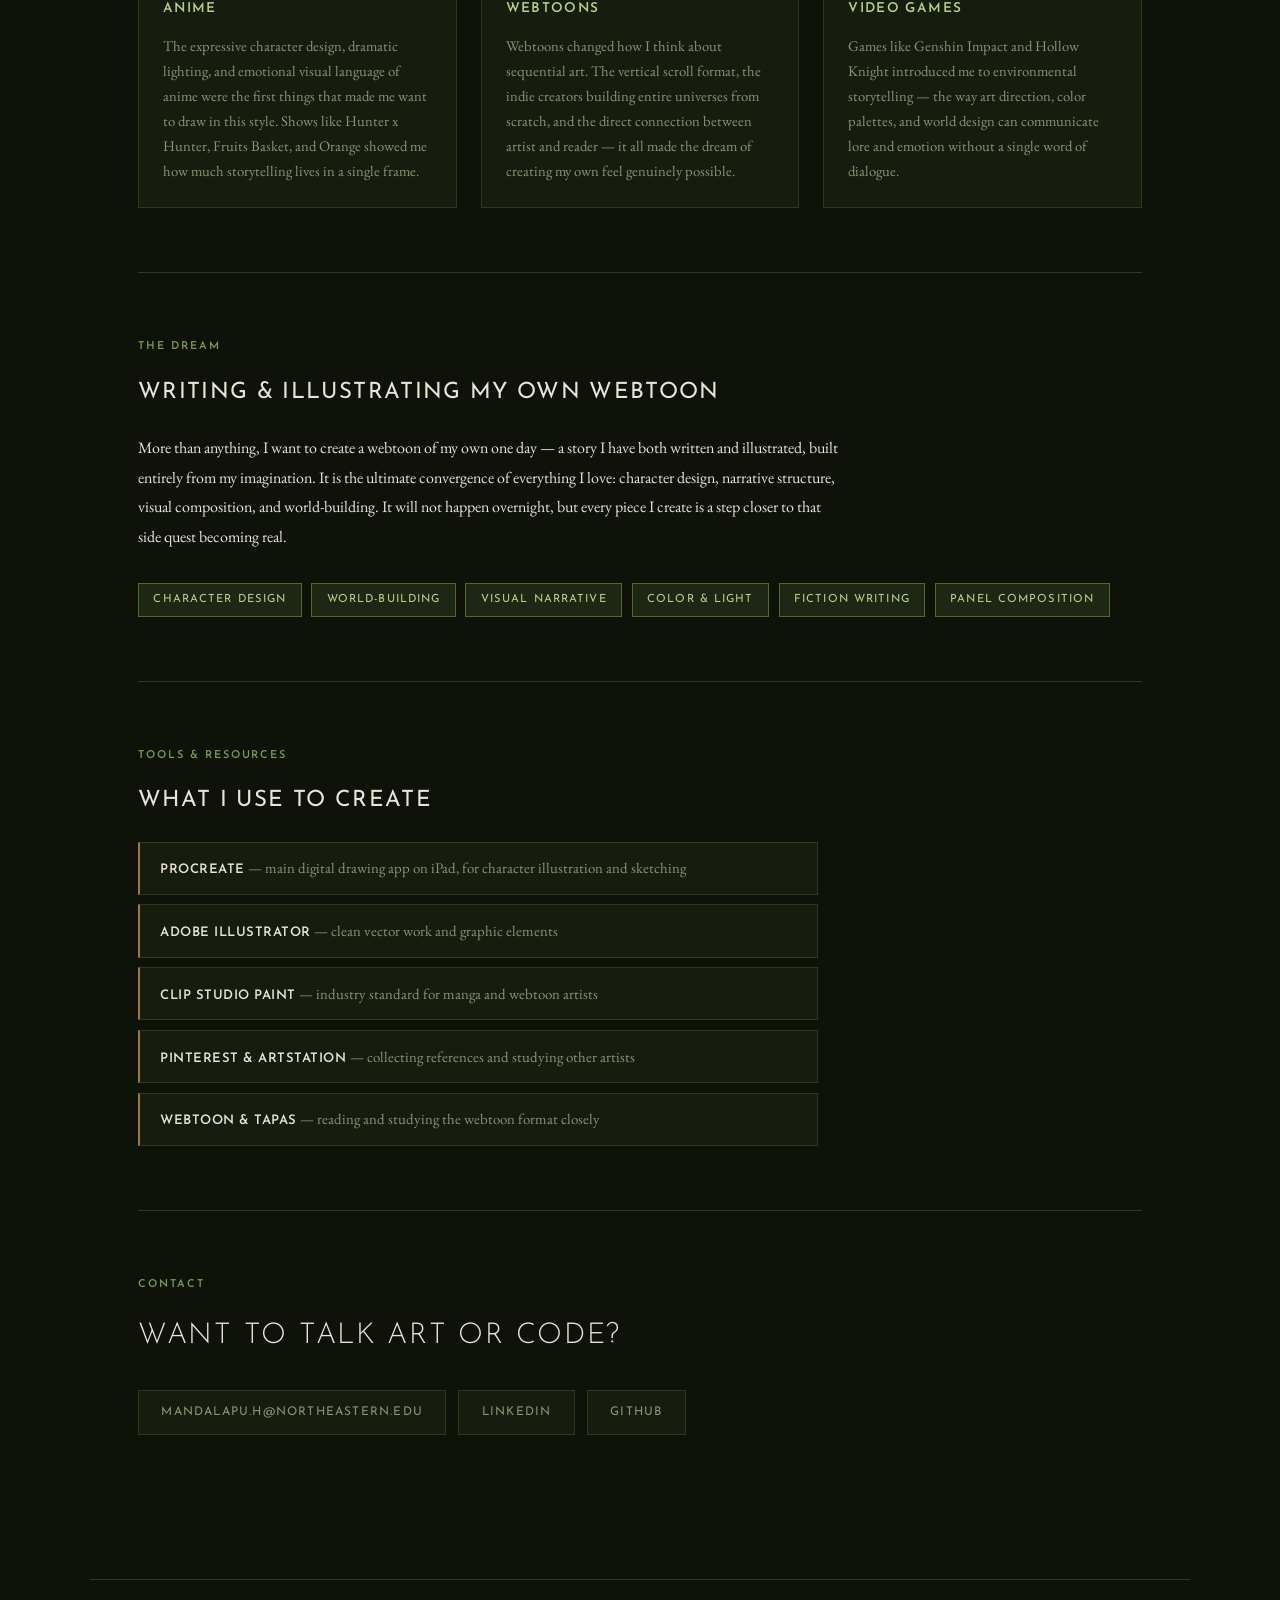
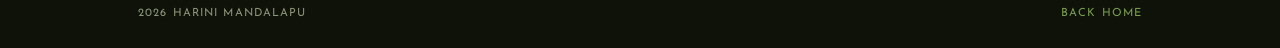
==== commit 35e94013: "Update hobbies.html" ====
--- a/hobbies.html
+++ b/hobbies.html
@@ -32,7 +32,7 @@
   </div>
   <div class="hobby-text">
     <div class="section-eyebrow">How It Started</div>
-    <p>Digital art is a hobby I picked up during quarantine...</p>
+    <p>Digital art is a hobby I picked up during quarantine and never really stopped. What began as something to fill the quiet hours of 2020 turned into one of the most important creative outlets in my life. There is something freeing about a digital canvas — you can undo, experiment, layer colors in ways that would be impossible on paper, and build entire worlds from a blank screen. My inspiration and passion for it grew from anime, webtoons, and video games. I was drawn into the realm of colorful make-believe, vivid characters with rich backstories, fantastical environments, and visual storytelling that could make you feel things no amount of text could quite capture on its own. I loved fiction, and most of all I loved storytelling. The idea that a single illustration could carry an entire emotional moment always fascinated me. I still keep up with digital art regularly. It sits alongside my CS and Design studies as a reminder of why I care about
   </div>
     </section>
 
--- a/style.css
+++ b/style.css
@@ -228,29 +228,27 @@
 }
 
 .hobby-intro {
-  display: grid;
-  grid-template-columns: 340px 1fr;
-  gap: 3rem;
-  align-items: start;
+  display: flex;
+  flex-direction: column;
+  align-items: center;
+  gap: 2rem;
   padding: 4rem 0;
   border-top: 1px solid var(--border);
 }
 
 .hobby-img-wrap {
-  border: 1px solid var(--border);
-}
+  width: 50%;
+}
+
 .hobby-img {
   width: 100%;
-  height: 380px;
-  object-fit: cover;
-  filter: sepia(15%) saturate(0.8);
+  height: auto;
   display: block;
-}
-
-.hobby-text p {
-  font-size: 1rem;
-  color: var(--text);
-  line-height: 1.85;
+  border: 1px solid var(--border);
+}
+
+.hobby-text {
+  width: 50%;
 }
 
 .inspirations {
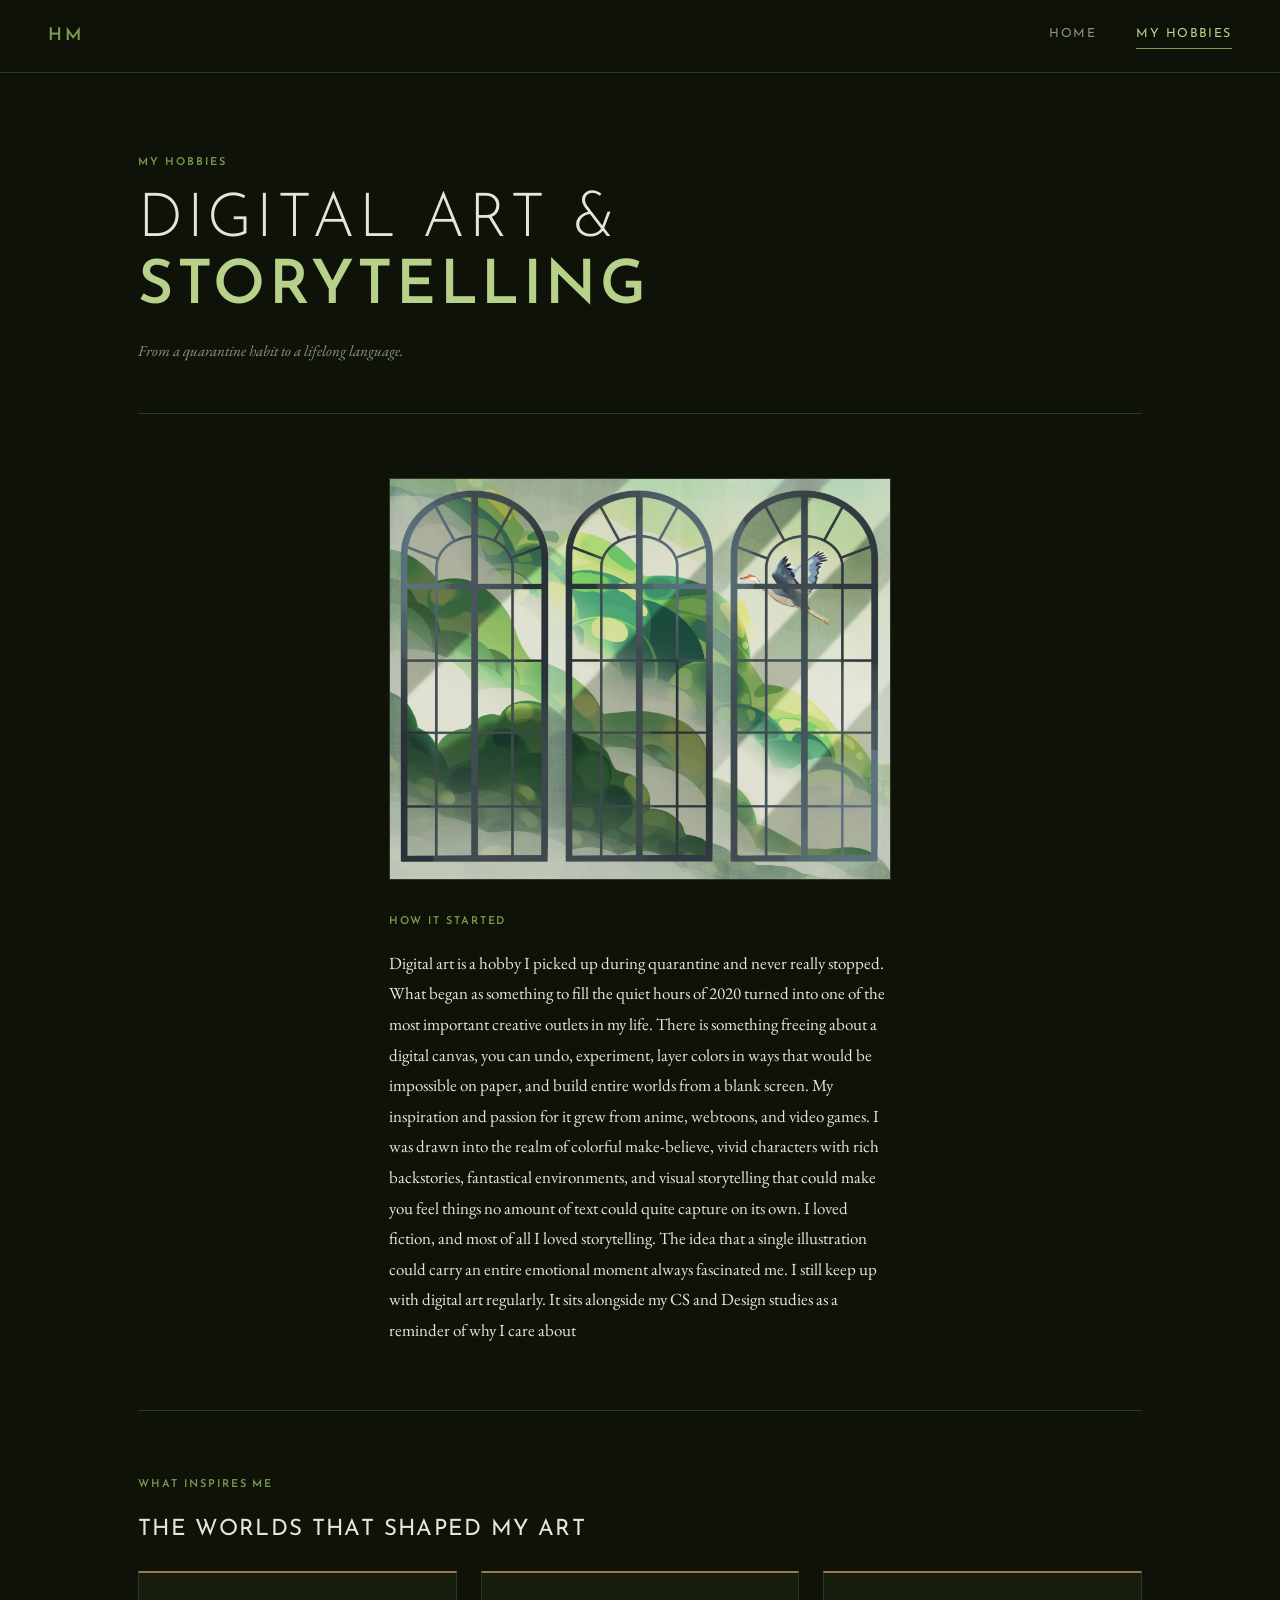
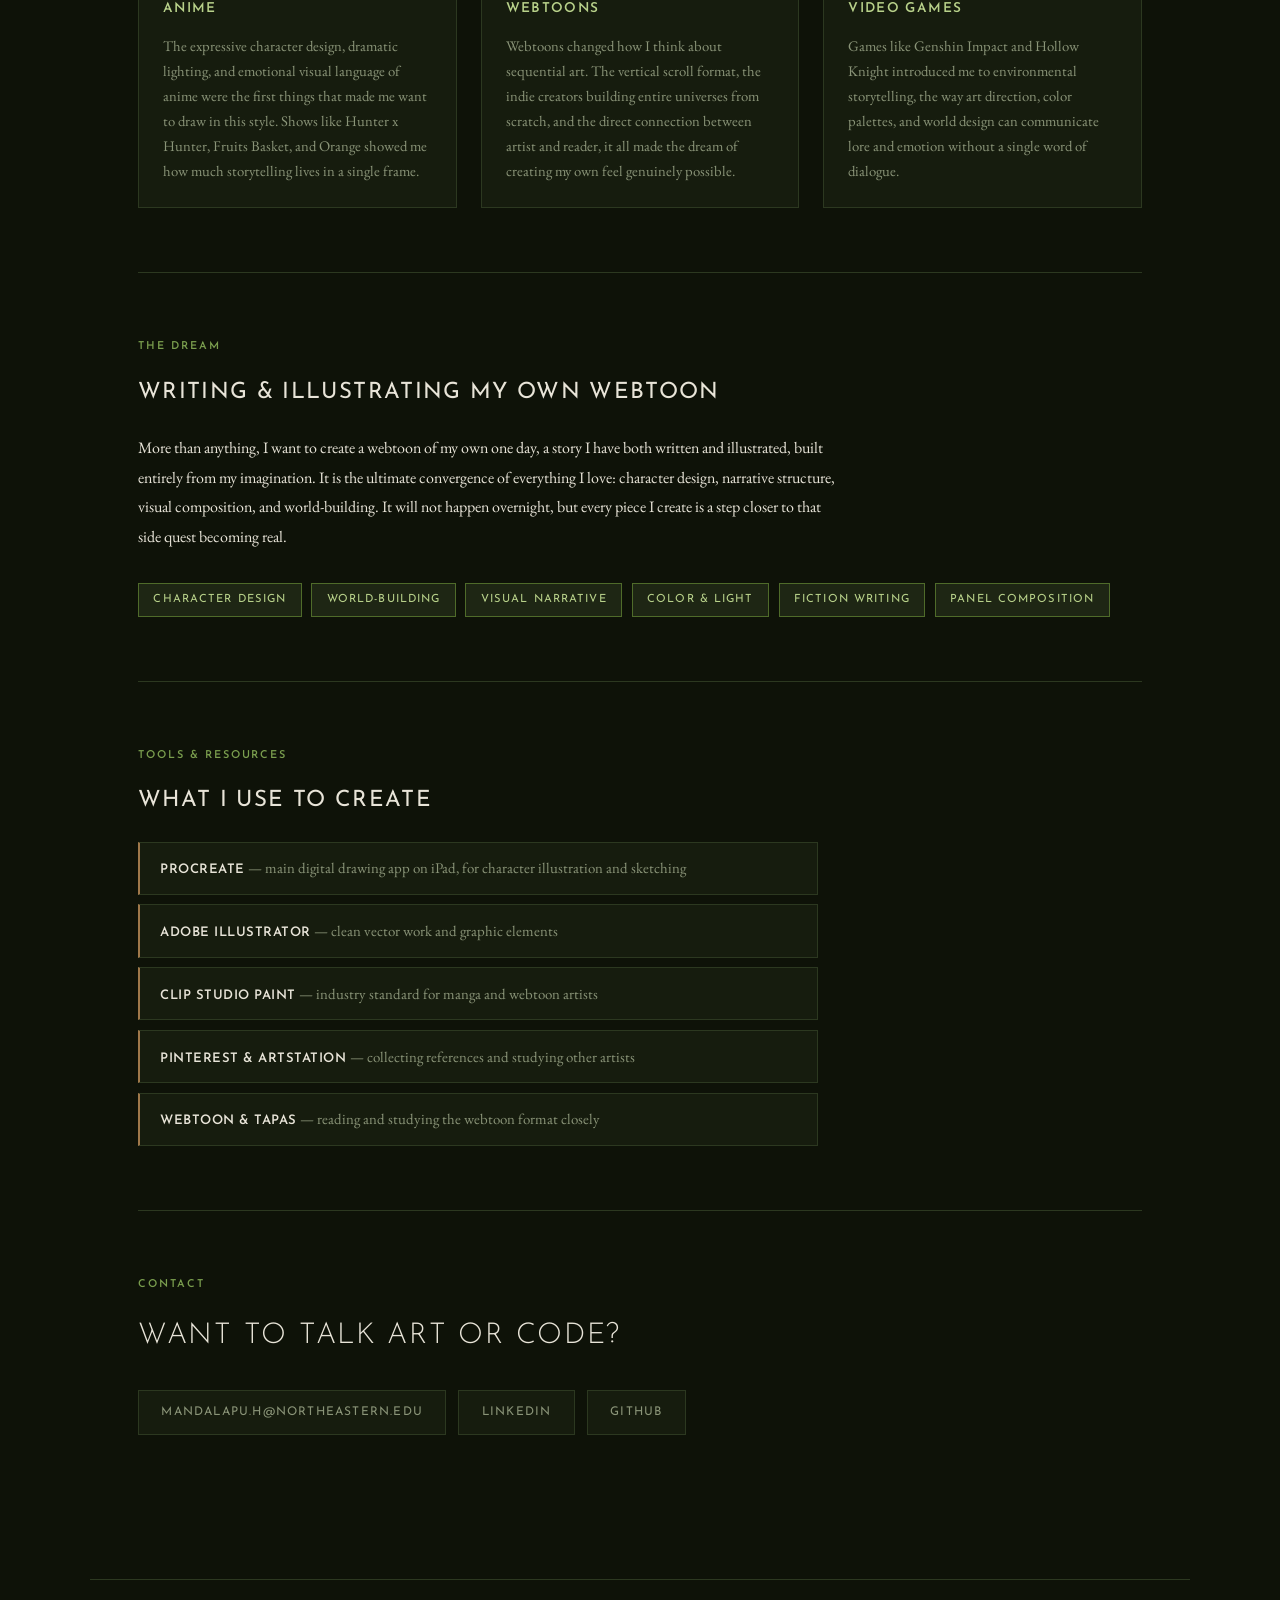
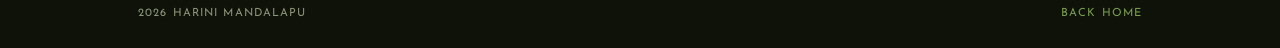
==== commit 048ffb7a: "Update hobbies.html" ====
--- a/hobbies.html
+++ b/hobbies.html
@@ -3,7 +3,7 @@
 <head>
   <meta charset="UTF-8">
   <meta name="viewport" content="width=device-width, initial-scale=1.0">
-  <title>My Hobbies — Harini Mandalapu</title>
+  <title>My Hobbies - Harini Mandalapu</title>
   <link rel="preconnect" href="https://fonts.googleapis.com">
   <link href="https://fonts.googleapis.com/css2?family=Josefin+Sans:wght@300;400;600&family=EB+Garamond:ital,wght@0,400;0,500;1,400&display=swap" rel="stylesheet">
   <link rel="stylesheet" href="style.css">
@@ -32,7 +32,7 @@
   </div>
   <div class="hobby-text">
     <div class="section-eyebrow">How It Started</div>
-    <p>Digital art is a hobby I picked up during quarantine and never really stopped. What began as something to fill the quiet hours of 2020 turned into one of the most important creative outlets in my life. There is something freeing about a digital canvas — you can undo, experiment, layer colors in ways that would be impossible on paper, and build entire worlds from a blank screen. My inspiration and passion for it grew from anime, webtoons, and video games. I was drawn into the realm of colorful make-believe, vivid characters with rich backstories, fantastical environments, and visual storytelling that could make you feel things no amount of text could quite capture on its own. I loved fiction, and most of all I loved storytelling. The idea that a single illustration could carry an entire emotional moment always fascinated me. I still keep up with digital art regularly. It sits alongside my CS and Design studies as a reminder of why I care about
+    <p>Digital art is a hobby I picked up during quarantine and never really stopped. What began as something to fill the quiet hours of 2020 turned into one of the most important creative outlets in my life. There is something freeing about a digital canvas, you can undo, experiment, layer colors in ways that would be impossible on paper, and build entire worlds from a blank screen. My inspiration and passion for it grew from anime, webtoons, and video games. I was drawn into the realm of colorful make-believe, vivid characters with rich backstories, fantastical environments, and visual storytelling that could make you feel things no amount of text could quite capture on its own. I loved fiction, and most of all I loved storytelling. The idea that a single illustration could carry an entire emotional moment always fascinated me. I still keep up with digital art regularly. It sits alongside my CS and Design studies as a reminder of why I care about
   </div>
     </section>
 
@@ -46,11 +46,11 @@
         </div>
         <div class="inspo-card">
           <h3 class="inspo-title">Webtoons</h3>
-          <p class="inspo-desc">Webtoons changed how I think about sequential art. The vertical scroll format, the indie creators building entire universes from scratch, and the direct connection between artist and reader — it all made the dream of creating my own feel genuinely possible.</p>
+          <p class="inspo-desc">Webtoons changed how I think about sequential art. The vertical scroll format, the indie creators building entire universes from scratch, and the direct connection between artist and reader, it all made the dream of creating my own feel genuinely possible.</p>
         </div>
         <div class="inspo-card">
           <h3 class="inspo-title">Video Games</h3>
-          <p class="inspo-desc">Games like Genshin Impact and Hollow Knight introduced me to environmental storytelling — the way art direction, color palettes, and world design can communicate lore and emotion without a single word of dialogue.</p>
+          <p class="inspo-desc">Games like Genshin Impact and Hollow Knight introduced me to environmental storytelling, the way art direction, color palettes, and world design can communicate lore and emotion without a single word of dialogue.</p>
         </div>
       </div>
     </section>
@@ -58,7 +58,7 @@
     <section class="dream-section">
       <div class="section-eyebrow">The Dream</div>
       <h2 class="section-h2">Writing &amp; illustrating my own webtoon</h2>
-      <p class="dream-text">More than anything, I want to create a webtoon of my own one day — a story I have both written and illustrated, built entirely from my imagination. It is the ultimate convergence of everything I love: character design, narrative structure, visual composition, and world-building. It will not happen overnight, but every piece I create is a step closer to that side quest becoming real.</p>
+      <p class="dream-text">More than anything, I want to create a webtoon of my own one day, a story I have both written and illustrated, built entirely from my imagination. It is the ultimate convergence of everything I love: character design, narrative structure, visual composition, and world-building. It will not happen overnight, but every piece I create is a step closer to that side quest becoming real.</p>
       <div class="dream-tags">
         <span class="tag">Character design</span>
         <span class="tag">World-building</span>
